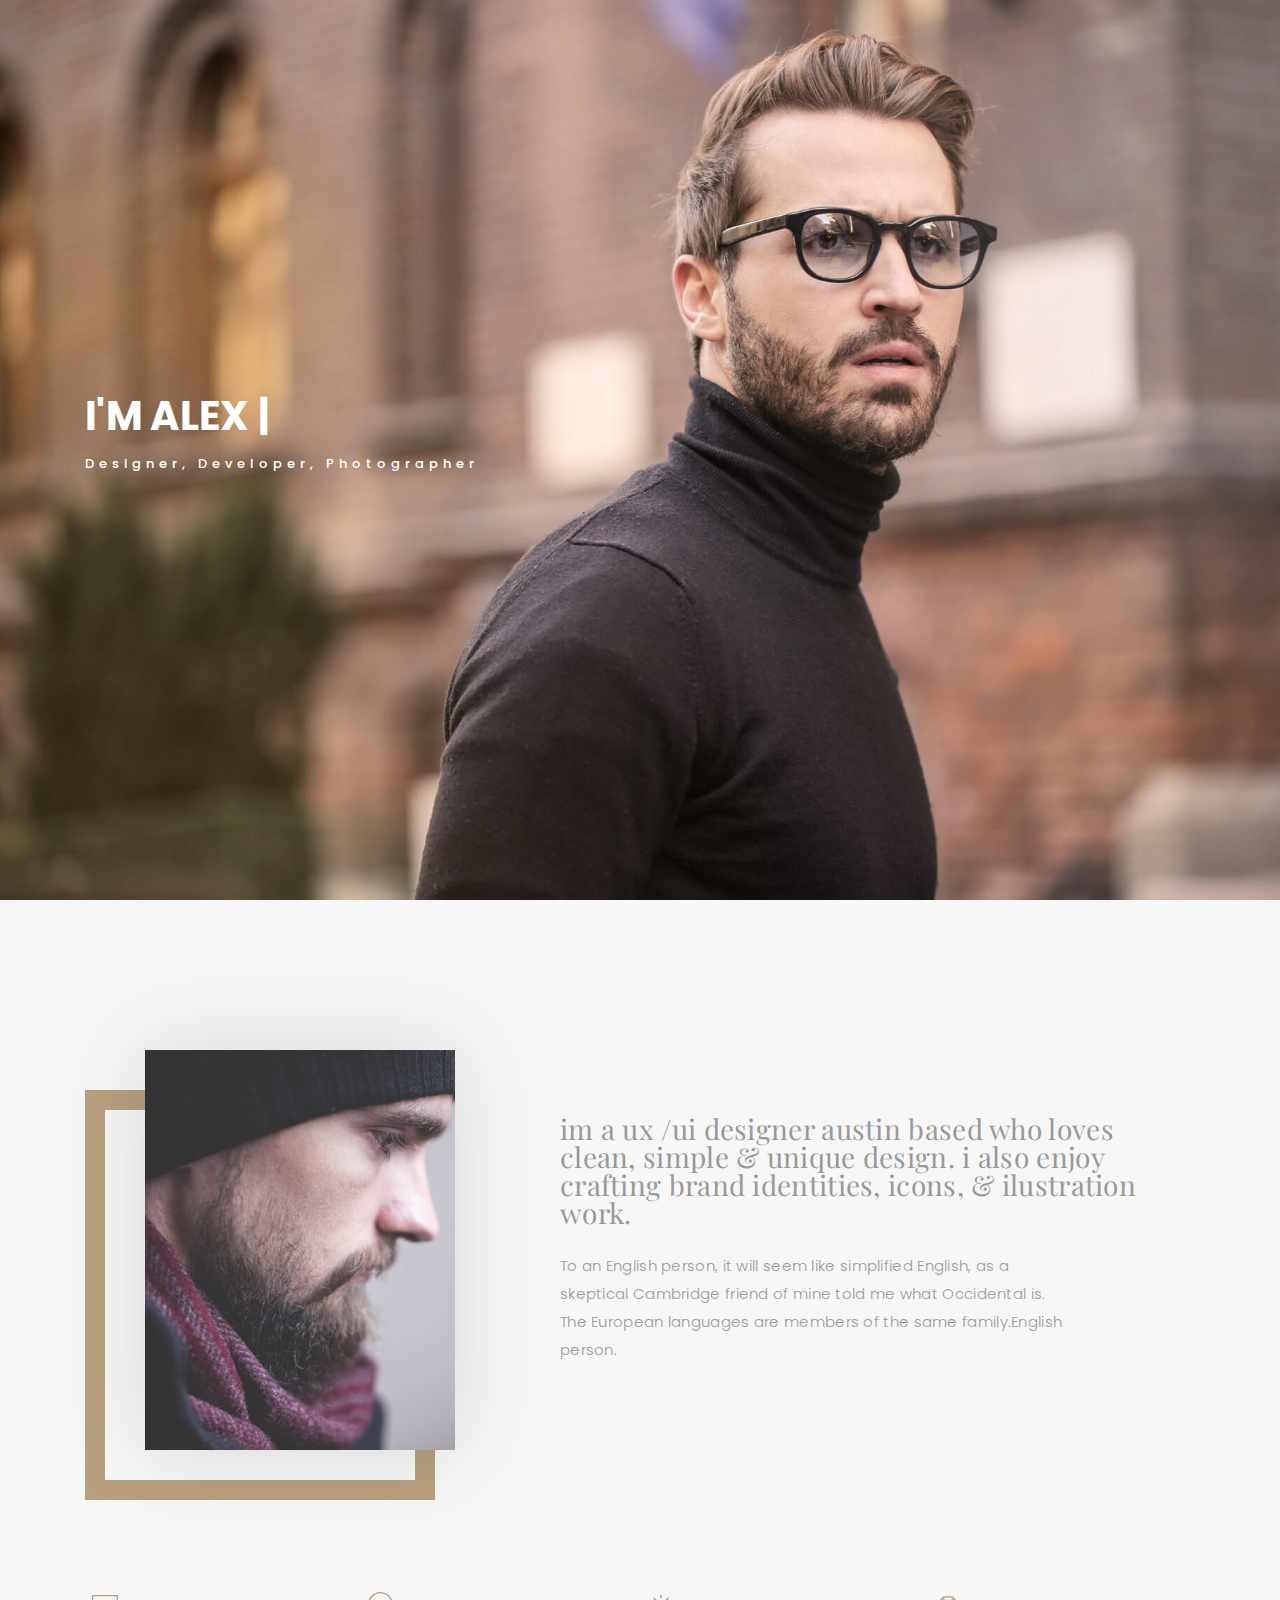
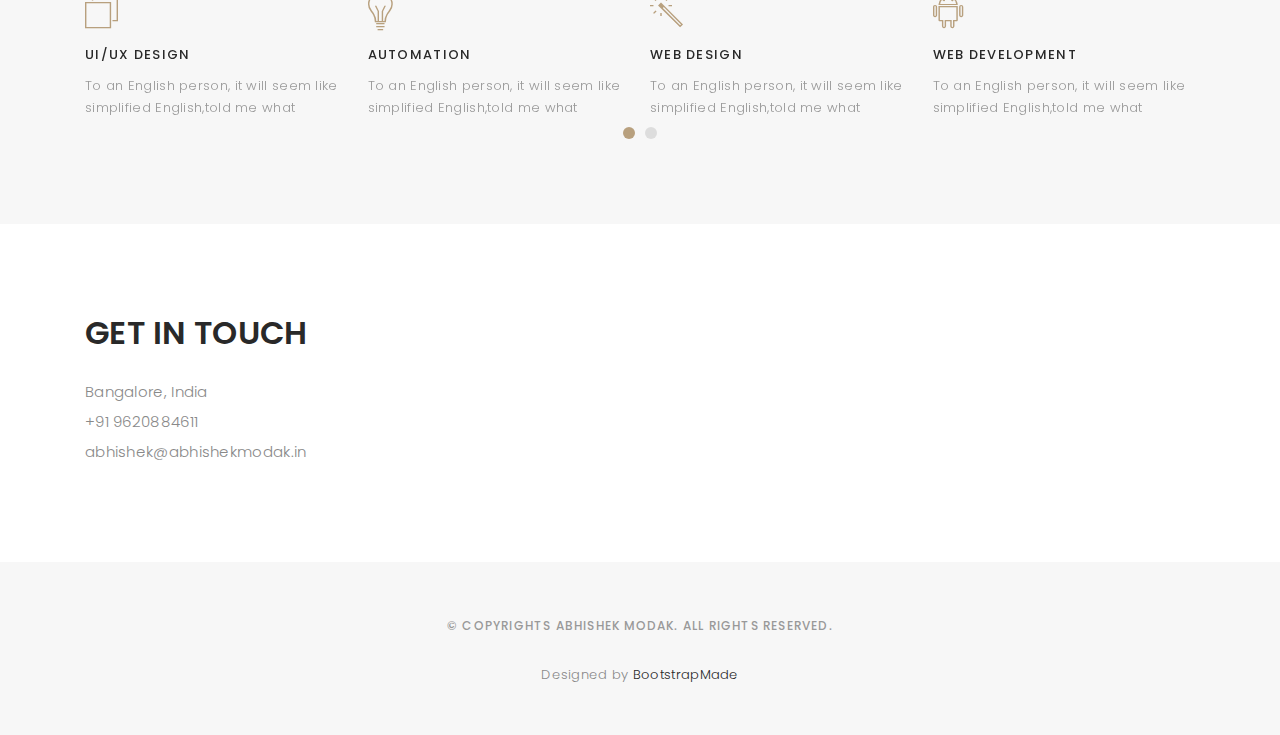
==== portfolio/index.html @ 5c9f084d "phase 1.1" ====
<!DOCTYPE html>
<html lang="en">

<head>
  <!-- meta -->
  <meta charset="utf-8">
  <meta content="width=device-width, initial-scale=1.0" name="viewport">

  <title>Abhishek Modak</title>
  <meta content="" name="keywords">
  <meta content="" name="description">

  <!-- Google Fonts -->
  <link href="https://fonts.googleapis.com/css?family=Poppins:300,300i,400,400i,500,500i,600,600i,700,700i|Playfair+Display:400,400i,700,700i,900,900i" rel="stylesheet">

  <!-- Bootstrap CSS File -->
  <link href="lib/bootstrap/css/bootstrap.min.css" rel="stylesheet">

  <!-- Libraries CSS Files -->
  <link href="lib/ionicons/css/ionicons.min.css" rel="stylesheet">
  <link href="lib/owlcarousel/assets/owl.carousel.min.css" rel="stylesheet">
  <link href="lib/magnific-popup/magnific-popup.css" rel="stylesheet">
  <link href="lib/hover/hover.min.css" rel="stylesheet">

  <!-- Main Stylesheet File -->
  <link href="css/style.css" rel="stylesheet">

  <!-- Responsive css -->
  <link href="css/responsive.css" rel="stylesheet">

  <!-- Favicon -->
  <link rel="shortcut icon" href="images/favicon.png">


<body>

  <!-- start section navbar -->
  <nav id="main-nav">
    <div class="row">
      <div class="container">

        <div class="logo">
          <a href="index.html"><img src="images/logo.png" alt="logo"></a>
        </div>

        <div class="responsive"><i data-icon="m" class="ion-navicon-round"></i></div>

        <ul class="nav-menu list-unstyled">
          <li><a href="#header" class="smoothScroll">Home</a></li>
          <li><a href="#about" class="smoothScroll">About</a></li>
          <li><a href="#portfolio" class="smoothScroll">Portfolio</a></li>
          <li><a href="#journal" class="smoothScroll">Blog</a></li>
          <li><a href="#contact" class="smoothScroll">Contact</a></li>
        </ul>

      </div>
    </div>
  </nav>
  <!-- End section navbar -->


  <!-- start section header -->
  <div id="header" class="home">

    <div class="container">
      <div class="header-content">
        <h1>I'm <span class="typed"></span></h1>
        <p>designer, developer, photographer</p>
      </div>
    </div>
  </div>
  <!-- End section header -->


  <!-- start section about us -->
  <div id="about" class="paddsection">
    <div class="container">
      <div class="row justify-content-between">

        <div class="col-lg-4 ">
          <div class="div-img-bg">
            <div class="about-img">
              <img src="images/me.jpg" class="img-responsive" alt="me">
            </div>
          </div>
        </div>

        <div class="col-lg-7">
          <div class="about-descr">

            <p class="p-heading">im a ux /ui designer austin based who loves clean, simple & unique design. i also enjoy crafting brand identities, icons, & ilustration work. </p>
            <p class="separator">To an English person, it will seem like simplified English, as a skeptical Cambridge friend of mine told me what Occidental is. The European languages are members of the same family.English person.</p>

          </div>

        </div>
      </div>
    </div>
  </div>
  <!-- end section about us -->


  <!-- start section services -->
  <div id="services">
    <div class="container">

        <div class="services-carousel owl-theme">

          <div class="services-block">

            <i class="ion-ios-browsers-outline"></i>
            <span>UI/UX DESIGN</span>
            <p class="separator">To an English person, it will seem like simplified English,told me what </p>

          </div>

          <div class="services-block">

            <i class="ion-ios-lightbulb-outline"></i>
            <span>Automation</span>
            <p class="separator">To an English person, it will seem like simplified English,told me what </p>

          </div>

          <div class="services-block">

            <i class="ion-ios-color-wand-outline"></i>
            <span>WEB DESIGN</span>
            <p class="separator">To an English person, it will seem like simplified English,told me what </p>

          </div>

          <div class="services-block">

            <i class="ion-social-android-outline"></i>
            <span>WEB DEVELOPMENT</span>
            <p class="separator">To an English person, it will seem like simplified English,told me what </p>

          </div>

          <div class="services-block">

            <i class="ion-ios-analytics-outline"></i>
            <span>Analytics</span>
            <p class="separator">To an English person, it will seem like simplified English,told me what </p>

          </div>

          <div class="services-block">

            <i class="ion-ios-camera-outline"></i>
            <span>PHOTOGRAPHY</span>
            <p class="separator">To an English person, it will seem like simplified English,told me what </p>

          </div>

        </div>

    </div>

  </div>
  <!-- end section services -->



  <!-- start sectoion contact -->
  <div id="contact" class="paddsection">
    <div class="container">
      <div class="contact-block1">
        <div class="row">

          <div class="col-lg-6">
            <div class="contact-contact">

              <h2 class="mb-30">GET IN TOUCH</h2>

              <ul class="contact-details">
                <li><span>Bangalore, India</span></li>
                <li><span>+91 9620884611</span></li>
                <li><span>abhishek@abhishekmodak.in</span></li>
              </ul>

            </div>
          </div>
        </div>
      </div>
    </div>
  </div>
  <!-- start sectoion contact -->


  <!-- start section footer -->
  <div id="footer" class="text-center">
    <div class="container">
      <div class="socials-media text-center">

      </div>

      <p>&copy; Copyrights Abhishek Modak. All rights reserved.</p>

      <div class="credits">
        <!--
          All the links in the footer should remain intact.
          You can delete the links only if you purchased the pro version.
          Licensing information: https://bootstrapmade.com/license/
          Purchase the pro version with working PHP/AJAX contact form: https://bootstrapmade.com/buy/?theme=Folio
        -->
        Designed by <a href="https://bootstrapmade.com/">BootstrapMade</a>
      </div>

    </div>
  </div>
  <!-- End section footer -->

  <!-- JavaScript Libraries -->
  <script src="lib/jquery/jquery.min.js"></script>
  <script src="lib/jquery/jquery-migrate.min.js"></script>
  <script src="lib/bootstrap/js/bootstrap.bundle.min.js"></script>
  <script src="lib/typed/typed.js"></script>
  <script src="lib/owlcarousel/owl.carousel.min.js"></script>
  <script src="lib/magnific-popup/magnific-popup.min.js"></script>
  <script src="lib/isotope/isotope.pkgd.min.js"></script>

  <!-- Contact Form JavaScript File -->
  <script src="contactform/contactform.js"></script>

  <!-- Template Main Javascript File -->
  <script src="js/main.js"></script>

</body>

</html>
---- portfolio/css/style.css ----
/*
  Theme Name: Folio
  Theme URL: https://bootstrapmade.com/folio-bootstrap-portfolio-template/
  Author: BootstrapMade.com
  Author URL: https://bootstrapmade.com
*/

/*  General Styling
/*-----------------------------------------------------------------------------------*/

body {
  background: #ffffff;
  color: #898989;
  font-family: 'Poppins', helvetica;
  font-size: 15px;
  font-weight: 300;
  line-height: 20px;
  letter-spacing: 0.02em;
  overflow-x: hidden;
  margin: 0 auto;
  padding: 0;
  -moz-box-sizing: border-box;
  -ms-box-sizing: border-box;
  -o-box-sizing: border-box;
  -webkit-box-sizing: border-box;
  box-sizing: border-box;
}

h1, h2, h3, h4, h5, h6 {
  margin: 0;
}

h2 {
  color: #292929;
  font-weight: 600;
}

h4 {
  color: #292929;
  font-size: 14px;
  font-weight: 600;
}

a {
  color: #292929;
  text-decoration: none !important;
  -moz-transition: all 0.5s ease-in-out 0s;
  -ms-transition: all 0.5s ease-in-out 0s;
  -o-transition: all 0.5s ease-in-out 0s;
  -webkit-transition: all 0.5s ease-in-out 0s;
  transition: all 0.5s ease-in-out 0s;
}

a:hover {
  -moz-transition: all 0.5s ease-in-out 0s;
  -ms-transition: all 0.5s ease-in-out 0s;
  -o-transition: all 0.5s ease-in-out 0s;
  -webkit-transition: all 0.5s ease-in-out 0s;
  transition: all 0.5s ease-in-out 0s;
}

a:hover, a:focus {
  color: #b8a07e;
  text-decoration: underline;
}

nav ul li a {
  padding: 2px 0 0 0;
  position: relative;
  display: block;
  font-size: 12px;
  color: #999999;
  letter-spacing: 0.1em;
  font-weight: 500;
  line-height: 14px;
  text-transform: uppercase;
  -moz-transition: all 0.5s ease-in-out 0s;
  -ms-transition: all 0.5s ease-in-out 0s;
  -o-transition: all 0.5s ease-in-out 0s;
  -webkit-transition: all 0.5s ease-in-out 0s;
  transition: all 0.5s ease-in-out 0s;
}

p {
  margin: 25px 0;
  padding: 0;
  font-size: 15px;
  color: #999999;
  line-height: 28px;
}

::-moz-selection {
  background: #b8a07e;
  color: #fff;
}

::selection {
  background: #b8a07e;
  color: #fff;
}

.btn {
  background: #333;
  border: medium none;
  border-radius: 0;
  color: #fff;
  font-size: 12px;
  height: 50px;
  line-height: 50px;
  padding: 0 30px;
  text-transform: uppercase;
}

.btn:hover, .btn:focus {
  color: #fff;
}

.padDiv {
  padding: 30px 20px;
}

.section-title {
  margin-bottom: 70px;
}

.section-title h2 {
  font-size: 25px;
  letter-spacing: 2px;
  text-transform: uppercase;
}

.form-control {
  background-color: transparent;
  border: 1px solid #999;
  border-radius: 0;
  color: #999999;
  font-size: 12px;
  font-weight: 500;
  height: 50px;
  letter-spacing: 0.1em;
  padding-left: 10px;
  margin: 0 0 25px 0;
  line-height: 14px;
  text-transform: uppercase;
}

.form-control:focus {
  box-shadow: none;
  outline: 0 none;
}

.paddsection {
  padding-top: 90px;
  padding-bottom: 90px;
}

.paddsections {
  padding-top: 90px;
  padding-bottom: 90px !important;
}

.hvr-shutter-in-horizontal::before {
  background: #333;
}

.hvr-shutter-in-horizontal:hover {
  background: #b8a07e;
}

.mb-30 {
  margin-bottom: 30px;
}

/*-----------------------------------------------------------------------------------*/
/*  Navbar Top
/*-----------------------------------------------------------------------------------*/

nav {
  position: fixed;
  background: #fff;
  z-index: 1000;
  width: 100%;
  padding: 20px;
  display: none;
  -webkit-box-shadow: 0px 2px 92px 0px rgba(0, 0, 0, 0.18);
  -moz-box-shadow: 0px 2px 92px 0px rgba(0, 0, 0, 0.18);
  box-shadow: 0px 2px 92px 0px rgba(0, 0, 0, 0.18);
}

.nav-menu {
  float: right;
  line-height: 32px;
  margin-bottom: 0;
  padding-top: 16px;
}

nav ul li {
  float: left;
  margin-right: 15px;
  font-family: 'Poppins', sans-serif;
  font-size: 14px;
  margin-left: 40px;
}

nav ul li a {
  padding: 2px 0 0 0;
  position: relative;
  display: block;
  font-size: 14px;
  color: #999999;
  font-family: 'Poppins', helvetica;
  font-weight: 500;
  line-height: 16px;
  text-transform: uppercase;
  letter-spacing: 0.02em;
  text-transform: capitalize;
}

.logo {
  float: left;
}

.logo img {
  width: 100px;
  height: 50px;
}

.responsive {
  display: none;
  font-size: 23px;
}

.active {
  color: #afafaf;
}

/*----------------------------------------------------------------------------------*/
/*  Header
/*-----------------------------------------------------------------------------------*/

#header {
  background: url("../images/home-bg.jpg") repeat scroll center center / cover;
  height: 100vh;
  width: 100%;
}


#header .header-content {
  height: 100vh;
  text-align: left;
  width: 100%;
  display: flex;
  justify-content: center;
  flex-direction: column;
}

.header-content h1 {
  font-size: 40px;
  font-weight: 700;
  margin-bottom: 10px;
  text-transform: uppercase;
  color: #fff;
}

.header-content p {
  font-size: 13px;
  letter-spacing: 5px;
  margin-top: 0;
  margin-bottom: 30px;
  text-transform: capitalize;
  color: #fff;
  font-weight: 500;
}

.header-content .list-social li {
  float: left;
  margin-right: 20px;
}

.header-content .list-social li i {
  color: #fff;
  font-size: 15px;
}

/*-----------------------------------------------------------------------------------*/
/*  Aout-us
/*-----------------------------------------------------------------------------------*/

#about {
  width: 100%;
  height: auto;
  background: #f7f7f7;
  padding-top: 190px;
}

#about .div-img-bg {
  padding-bottom: 30px;
  border: 20px solid #b8a07e;
}

#about .div-img-bg .about-img img {
  width: 100%;
  box-shadow: 0px 0px 85px 0px rgba(0, 0, 0, 0.14);
  margin-top: -60px;
  margin-left: 40px;
  height: 400px;
  object-fit: cover;
}

#about .about-descr .p-heading {
  font-family: 'Playfair Display', serif;
  font-size: 28px;
  text-align: left;
}

#about .about-descr .separator {
  max-width: 80%;
  margin-bottom: 0;
  text-align: left;
}

/*-----------------------------------------------------------------------------------*/
/*   Services
/*-----------------------------------------------------------------------------------*/

#services {
  background: #f7f7f7;
  position: relative;
  padding-bottom: 80px;
}

.owl-item {
  float: left;
}
.services-block span {
  margin: 10px 0;
  position: relative;
  font-size: 13px;
  color: #292929;
  letter-spacing: 0.1em;
  font-weight: 500;
  text-transform: uppercase;
  display: block;
}

.services-block .separator {
  margin: 0;
  font-size: 13px;
  line-height: 22px;
}

.services-block i {
  font-size: 44px;
  color: #b8a07e;
  line-height: 44px;
}


.services-carousel  .owl-stage-outer {
  overflow: hidden;
}

.services-carousel .owl-dots {
  margin-top: 5px;
  text-align: center;
}

.services-carousel .owl-dot {
  display: inline-block;
  margin: 0 5px;
  width: 12px !important;
  height: 12px !important;
  border-radius: 50%;
  border: 0;
  padding: 0 !important;
  background-color: #ddd;
  cursor: pointer;
}

.services-carousel .owl-dot.active {
  background-color: #b8a07e;
}

.owl-nav {
  display: none;
}


/*-----------------------------------------------------------------------------------*/
/*  Portfolio
/*-----------------------------------------------------------------------------------*/

#portfolio {
  position: relative;
  padding-bottom: 50px;
}

#portfolio .portfolio-list {
  margin-bottom: 50px;
}

#portfolio .portfolio-list .nav {
  display: inline-block;
  margin: 0;
}

#portfolio .portfolio-list .nav li {
  margin: 0 40px 0 0;
  float: left;
  font-size: 14px;
  color: #999999;
  line-height: 16px;
  cursor: pointer;
  font-family: 'Poppins', helvetica;
  font-weight: 500;
  letter-spacing: 0.02em;
  text-transform: capitalize;
  -moz-transition: all 0.5s ease-in-out 0s;
  -ms-transition: all 0.5s ease-in-out 0s;
  -o-transition: all 0.5s ease-in-out 0s;
  -webkit-transition: all 0.5s ease-in-out 0s;
  transition: all 0.5s ease-in-out 0s;
}

#portfolio .portfolio-list .nav li:hover, #portfolio .portfolio-list .nav li.filter-active  {
  color: #b8a07e;
  -moz-transition: all 0.5s ease-in-out 0s;
  -ms-transition: all 0.5s ease-in-out 0s;
  -o-transition: all 0.5s ease-in-out 0s;
  -webkit-transition: all 0.5s ease-in-out 0s;
  transition: all 0.5s ease-in-out 0s;
}

#portfolio .portfolio-container {
  display: inline-block;
  margin-bottom: 50px;
  width: 100%;
}

.portfolio-thumbnail {
  margin-bottom: 30px;
  overflow: hidden;
}

.portfolio-thumbnail img {
  max-width: 100%;
}

/*-----------------------------------------------------------------------------------*/
/*  Journal
/*-----------------------------------------------------------------------------------*/

#journal,  #journal-blog {
  height: auto;
  width: 100%;
  background: #f7f7f7;
  padding-bottom: 60px;
  position: relative;
}

#journal-blog {
  background: #fff;
  padding-bottom: 30px;
}

#journal .journal-block {
  display: inline-block;
  height: auto;
  width: 100%;
}

#journal .journal-block .journal-info {
  position: relative;
}

.journal-block .journal-info img {
  max-width: 100%;
}

.journal-block .journal-info .journal-txt {
  padding: 25px 0px;
  position: relative;
}

.journal-block .journal-info .journal-txt h4 a {
  display: block;
  font-size: 19px;
  line-height: 24px;
  margin: 0 0 13px 0;
  font-weight: 500;
  color: #292929;
  -moz-transition: all 0.5s ease-in-out 0s;
  -ms-transition: all 0.5s ease-in-out 0s;
  -o-transition: all 0.5s ease-in-out 0s;
  -webkit-transition: all 0.5s ease-in-out 0s;
  transition: all 0.5s ease-in-out 0s;
}

.journal-block .journal-info .journal-txt h4 a:hover {
  color: #b8a07e;
  -moz-transition: all 0.5s ease-in-out 0s;
  -ms-transition: all 0.5s ease-in-out 0s;
  -o-transition: all 0.5s ease-in-out 0s;
  -webkit-transition: all 0.5s ease-in-out 0s;
  transition: all 0.5s ease-in-out 0s;
}

.journal-block .journal-info .journal-txt p {
  margin: 0;
  font-size: 14px;
  line-height: 24px;
}

/*-----------------------------------------------------------------------------------*/
/*  Contact
/*-----------------------------------------------------------------------------------*/

#contact {
  height: auto;
  width: 100%;
}

.contact-details {
  list-style: none;
  margin: 0;
  padding: 0;
}

.contact-details li {
  padding-bottom: 10px;
}

#contact input, #contact textarea {
  width: 100%;
}


#contact  #sendmessage {
  color: #18d26e;
  border: 1px solid #18d26e;
  display: none;
  text-align: center;
  padding: 15px;
  font-weight: 600;
  margin: 15px;
}

#contact  #errormessage {
  color: red;
  display: none;
  border: 1px solid red;
  text-align: center;
  padding: 15px;
  font-weight: 600;
  margin: 15px;
}

#contact #sendmessage.show, #contact #errormessage.show, #contact .show {
  display: block;
}

#contact .validation {
  color: red;
  display: none;
  margin: 0 0 20px;
  font-weight: 400;
  font-size: 13px;
}

/*-----------------------------------------------------------------------------------*/
/*  Footer
/*-----------------------------------------------------------------------------------*/

#footer {
  background: #f7f7f7;
  padding-top: 50px;
  padding-bottom: 50px;
}

#footer .socials-media {
  width: 100%;
}

#footer .socials-media ul {
  display: inline-block;
  float: none;
  margin: 0 0 20px 0;
}

#footer .socials-media ul li {
  float: left;
  margin-left: 10px;
  margin-right: 10px;
}

#footer .socials-media ul li a {
  font-size: 24px;
  color: #999;
  letter-spacing: 0.1em;
  font-weight: 500;
  background: transparent;
  text-transform: uppercase;
  -moz-transition: all 0.5s ease-in-out 0s;
  -ms-transition: all 0.5s ease-in-out 0s;
  -o-transition: all 0.5s ease-in-out 0s;
  -webkit-transition: all 0.5s ease-in-out 0s;
  transition: all 0.5s ease-in-out 0s;
}

#footer .socials-media ul li a:hover {
  color: #b8a07e;
  -moz-transition: all 0.5s ease-in-out 0s;
  -ms-transition: all 0.5s ease-in-out 0s;
  -o-transition: all 0.5s ease-in-out 0s;
  -webkit-transition: all 0.5s ease-in-out 0s;
  transition: all 0.5s ease-in-out 0s;
}

#footer p {
  font-size: 12px;
  letter-spacing: 0.1em;
  font-weight: 500;
  margin-top: 0;
  text-transform: uppercase;
}

.credits {
  font-size: 13px;
}
---- portfolio/css/responsive.css ----
/** Width between 1200x to 0
 *  ~~~~~~~~~~~~~~~~~~~~~~~~~~~~~~~~~~~~
 */

@media (min-width: 1200px) {

}

/** Width between 992px to 1199px
 *  ~~~~~~~~~~~~~~~~~~~~~~~~~~~~~~~~~~~~
 */

@media (min-width: 992px) and (max-width: 1199px) {
  
}

/** Width between 768px to 991px
 *  ~~~~~~~~~~~~~~~~~~~~~~~~~~~~~~~~~~~~
 */

@media (min-width: 768px) and (max-width: 991px) {
  /* Navbar */
  nav {
    padding: 10px 15px;
  }
  .nav-menu {
    margin-top: 40px;
    display: none;
    float: none;
    width: 100%;
  }
  .nav-menu li {
    float: none;
    width: 100%;
    text-align: center;
    border-top: 1px solid #f7f7f7;
    line-height: 45px;
    margin-left: 0;
    padding-top: 10px;
    padding-bottom: 10px;
  }
  .responsive {
    float: right;
    padding-top: 15px;
    display: block;
  }
  /* About */
  .head-info .header-content .cmaster h1 {
    font-size: 32px;
  }
  #about .div-img-bg {
    padding: 0;
  }
  #about .div-img-bg .about-img img {
    margin-top: 0%;
    margin-left: calc(0% - 0px);
  }
  #about .about-descr .p-heading {
    font-size: 20px;
  }
  #about .about-descr .separator {
    max-width: 100%;
    margin-bottom: 0;
  }
  /* portfolio */
  #portfolio .portfolio-list .nav li {
    float: none;
    margin: 20px;
    display: inline-block;
  }
  /* journal */
  #journal .journal-block .journal-info {
    margin-bottom: 30px;
  }
  /* Contact */
  .contact-contact {
    margin-bottom: 30px;
  }
  /* Footer */
  #footer .socials-media ul li {
    margin-right: 0;
    margin-left: 0;
    float: none;
    display: inline-block;
  }
}

/** Width between 767px to 0
 *  ~~~~~~~~~~~~~~~~~~~~~~~~~~~~~~~~~~~~
 */

@media (max-width: 767px) {
  /* Navbar */
  nav {
    padding: 20px 15px;
  }
  .nav-menu {
    margin-top: 40px;
    display: none;
    float: none;
    width: 100%;
  }
  .nav-menu li {
    float: none;
    width: 100%;
    text-align: center;
    border-top: 1px solid #f7f7f7;
    line-height: 45px;
    margin-left: 0;
    padding-top: 10px;
    padding-bottom: 10px;
  }
  .responsive {
    float: right;
    padding-top: 15px;
    display: block;
  }
  /* About */
  .head-info .header-content h1 {
    font-size: 32px;
  }
  #about .div-img-bg {
    padding: 0;
  }
  #about .div-img-bg .about-img img {
    margin-top: 0%;
    margin-left: calc(0% - 0px);
  }
  #about .about-descr .p-heading {
    font-size: 20px;
  }
  #about .about-descr .separator {
    max-width: 100%;
    margin-bottom: 0;
  }
  /* portfolio */
  #portfolio .portfolio-list .nav li {
    float: none;
    margin: 20px;
    display: inline-block;
  }
  /* journal */
  #journal .journal-block .journal-info {
    margin-bottom: 30px;
  }
  /* Contact */
  .contact-contact {
    margin-bottom: 30px;
  }
  /* Footer */
  #footer .socials-media ul li {
    margin-right: 0;
    margin-left: 0;
    float: none;
    display: inline-block;
  }
}

/** Width between 600px to 0
 *  ~~~~~~~~~~~~~~~~~~~~~~~~~~~~~~~~~~~~
 */

@media (max-width: 600px) {
  /* Navbar */
  nav {
    padding: 20px 15px;
  }
  .nav-menu {
    margin-top: 40px;
    display: none;
    float: none;
    width: 100%;
  }
  .nav-menu li {
    float: none;
    width: 100%;
    text-align: center;
    border-top: 1px solid #f7f7f7;
    line-height: 45px;
    margin-left: 0;
    padding-top: 10px;
    padding-bottom: 10px;
  }
  .responsive {
    float: right;
    padding-top: 15px;
    display: block;
  }
  /* About */
  .head-info .header-content h1 {
    font-size: 32px;
  }
  #about .div-img-bg {
    padding: 0;
  }
  #about .div-img-bg .about-img img {
    margin-top: 0%;
    margin-left: calc(0% - 0px);
  }
  #about .about-descr .p-heading {
    font-size: 20px;
  }
  #about .about-descr .separator {
    max-width: 100%;
    margin-bottom: 0;
  }
  /* portfolio */
  #portfolio .portfolio-list .nav li {
    float: none;
    margin: 10px;
    display: inline-block;
  }
  /* journal */
  #journal .journal-block .journal-info {
    margin-bottom: 30px;
  }
  /* Contact */
  .contact-contact {
    margin-bottom: 30px;
  }
  /* Footer */
  #footer .socials-media ul li {
    margin-right: 0;
    margin-left: 0;
    float: none;
    display: inline-block;
  }
}

/** Width between 480px to 0
 *  ~~~~~~~~~~~~~~~~~~~~~~~~~~~~~~~~~~~~
 */

@media (max-width: 480px) {
  /* Navbar */
  nav {
    padding: 20px 15px;
  }
  .nav-menu {
    margin-top: 40px;
    display: none;
    float: none;
    width: 100%;
  }
  .nav-menu li {
    float: none;
    width: 100%;
    text-align: center;
    border-top: 1px solid #f7f7f7;
    line-height: 45px;
    margin-left: 0;
    padding-top: 10px;
    padding-bottom: 10px;
  }
  .responsive {
    float: right;
    padding-top: 15px;
    display: block;
  }
  /* About */
  .head-info .header-content h1 {
    font-size: 32px;
  }
  #about .div-img-bg {
    padding: 0;
  }
  #about .div-img-bg .about-img img {
    margin-top: 0%;
    margin-left: calc(0% - 0px);
  }
  #about .about-descr .p-heading {
    font-size: 20px;
  }
  #about .about-descr .separator {
    max-width: 100%;
    margin-bottom: 0;
  }
  /* portfolio */
  #portfolio .portfolio-list .nav li {
    float: none;
    margin: 20px;
  }
  /* journal */
  #journal .journal-block .journal-info {
    margin-bottom: 30px;
  }
  /* Contact */
  .contact-contact {
    margin-bottom: 30px;
  }
  /* Footer */
  #footer .socials-media ul li {
    margin-right: 0;
    margin-left: 0;
    float: none;
    display: inline-block;
  }
}

/** Width between 320px to 0
 *  ~~~~~~~~~~~~~~~~~~~~~~~~~~~~~~~~~~~~
 */

@media (max-width: 320px) {
  /* Navbar */
  nav {
    padding: 20px 15px;
  }
  .nav-menu {
    margin-top: 40px;
    display: none;
    float: none;
    width: 100%;
  }
  .nav-menu li {
    float: none;
    width: 100%;
    text-align: center;
    border-top: 1px solid #f7f7f7;
    line-height: 45px;
    margin-left: 0;
    padding-top: 10px;
    padding-bottom: 10px;
  }
  .responsive {
    float: right;
    padding-top: 15px;
    display: block;
  }
  /* About */
  .head-info .header-content h1 {
    font-size: 32px;
  }
  #about .div-img-bg {
    padding: 0;
  }
  #about .div-img-bg .about-img img {
    margin-top: 0%;
    margin-left: calc(0% - 0px);
  }
  #about .about-descr .p-heading {
    font-size: 20px;
  }
  #about .about-descr .separator {
    max-width: 100%;
    margin-bottom: 0;
  }
  /* portfolio */
  #portfolio .portfolio-list .nav li {
    float: none;
    margin: 20px;
  }
  /* journal */
  #journal .journal-block .journal-info {
    margin-bottom: 30px;
  }
  /* Contact */
  .contact-contact {
    margin-bottom: 30px;
  }
  /* Footer */
  #footer .socials-media ul li {
    margin-right: 0;
    margin-left: 0;
    float: none;
    display: inline-block;
  }
  /* Single page */
  .entry-comments-body span {
    display: inline-block;
    margin-right: 0;
  }
}
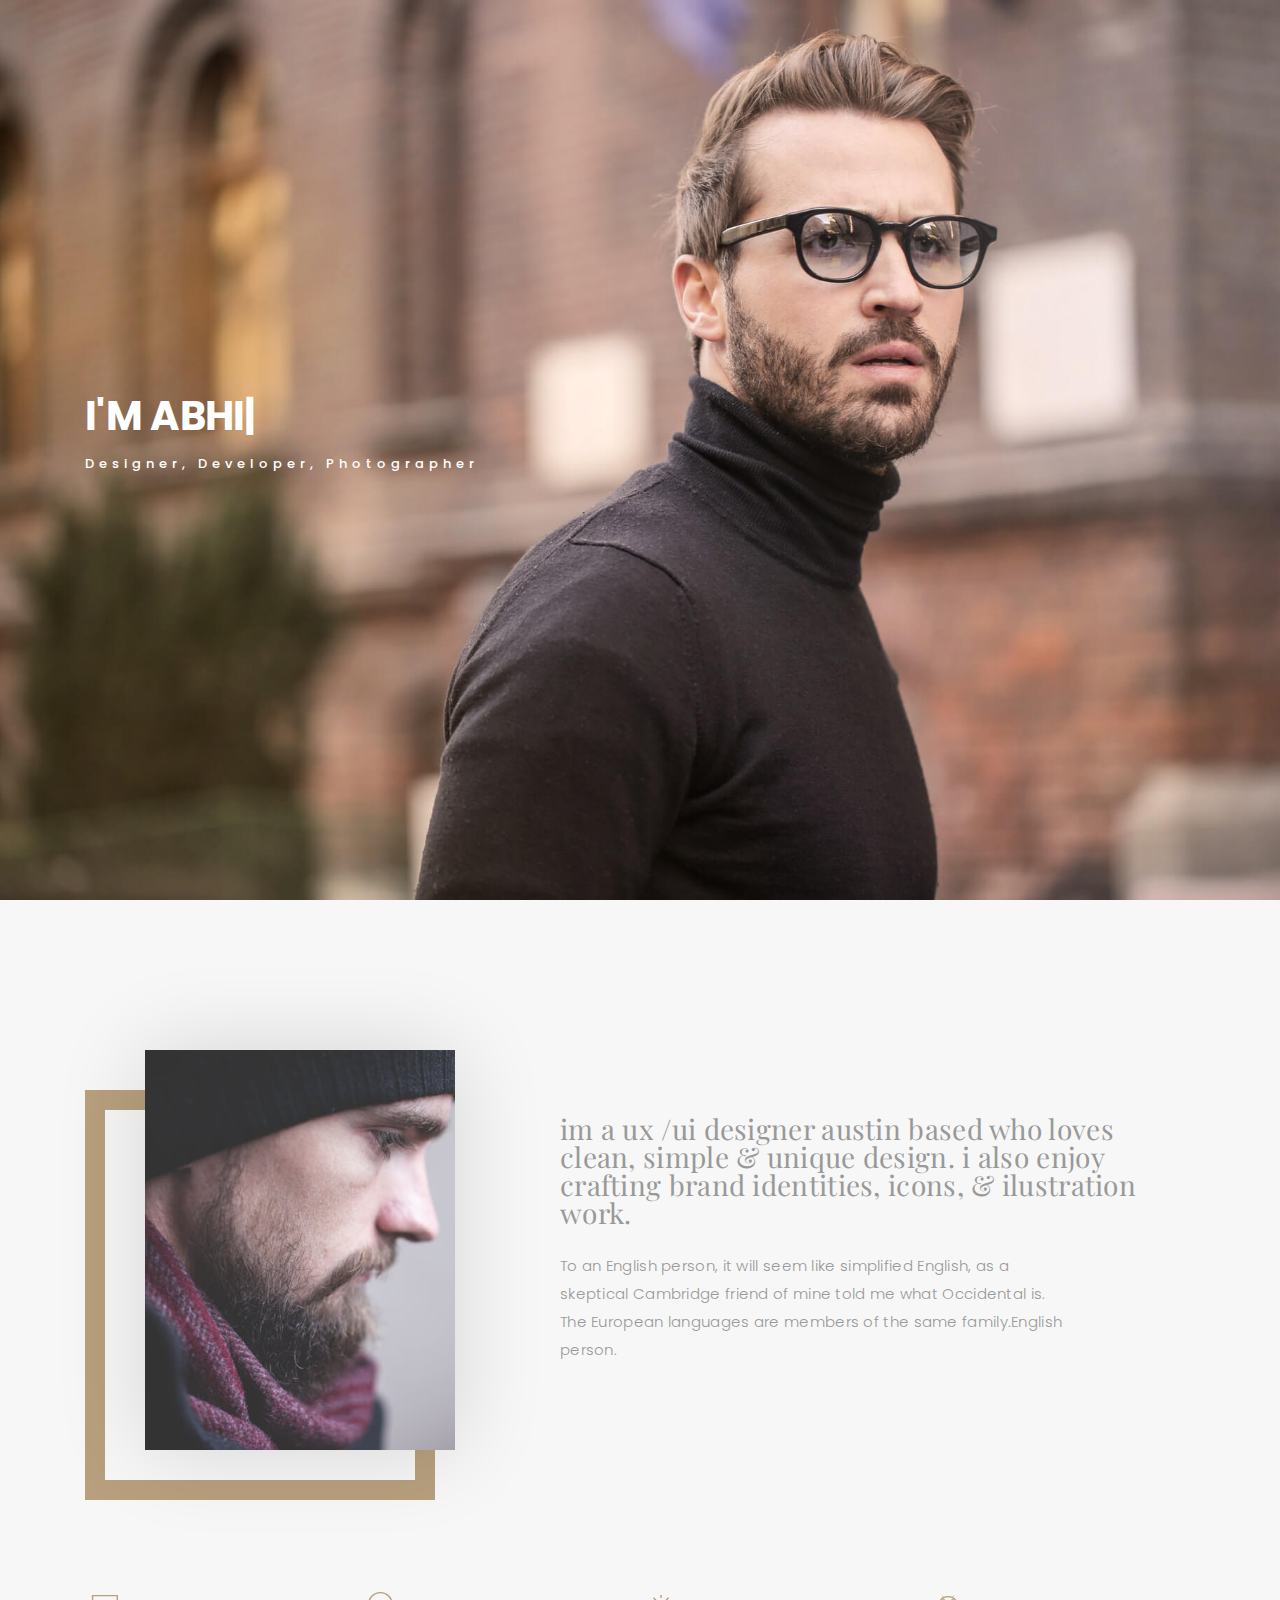
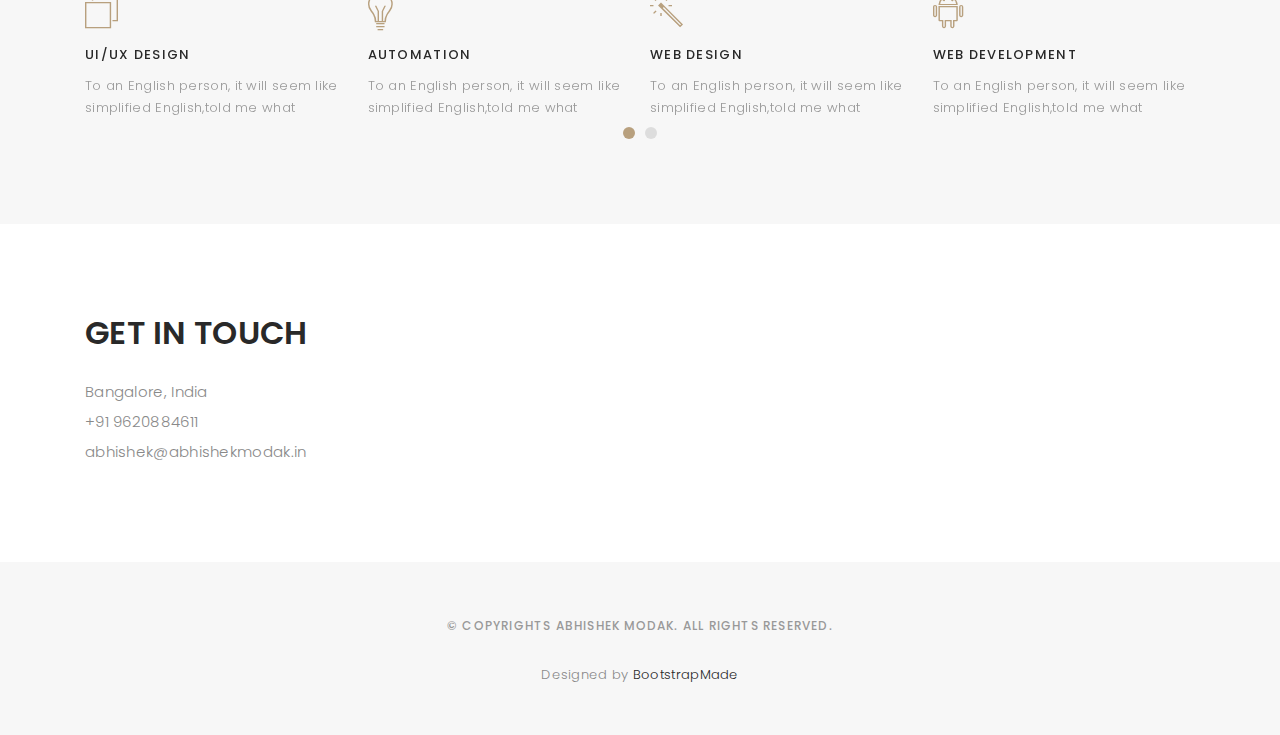
==== commit bf5cda89: "basic portfolio phase 1" ====
--- a/portfolio/index.html
+++ b/portfolio/index.html
@@ -169,7 +169,7 @@
       <div class="contact-block1">
         <div class="row">
 
-          <div class="col-lg-6">
+          <div class="col-lg-12">
             <div class="contact-contact">
 
               <h2 class="mb-30">GET IN TOUCH</h2>
